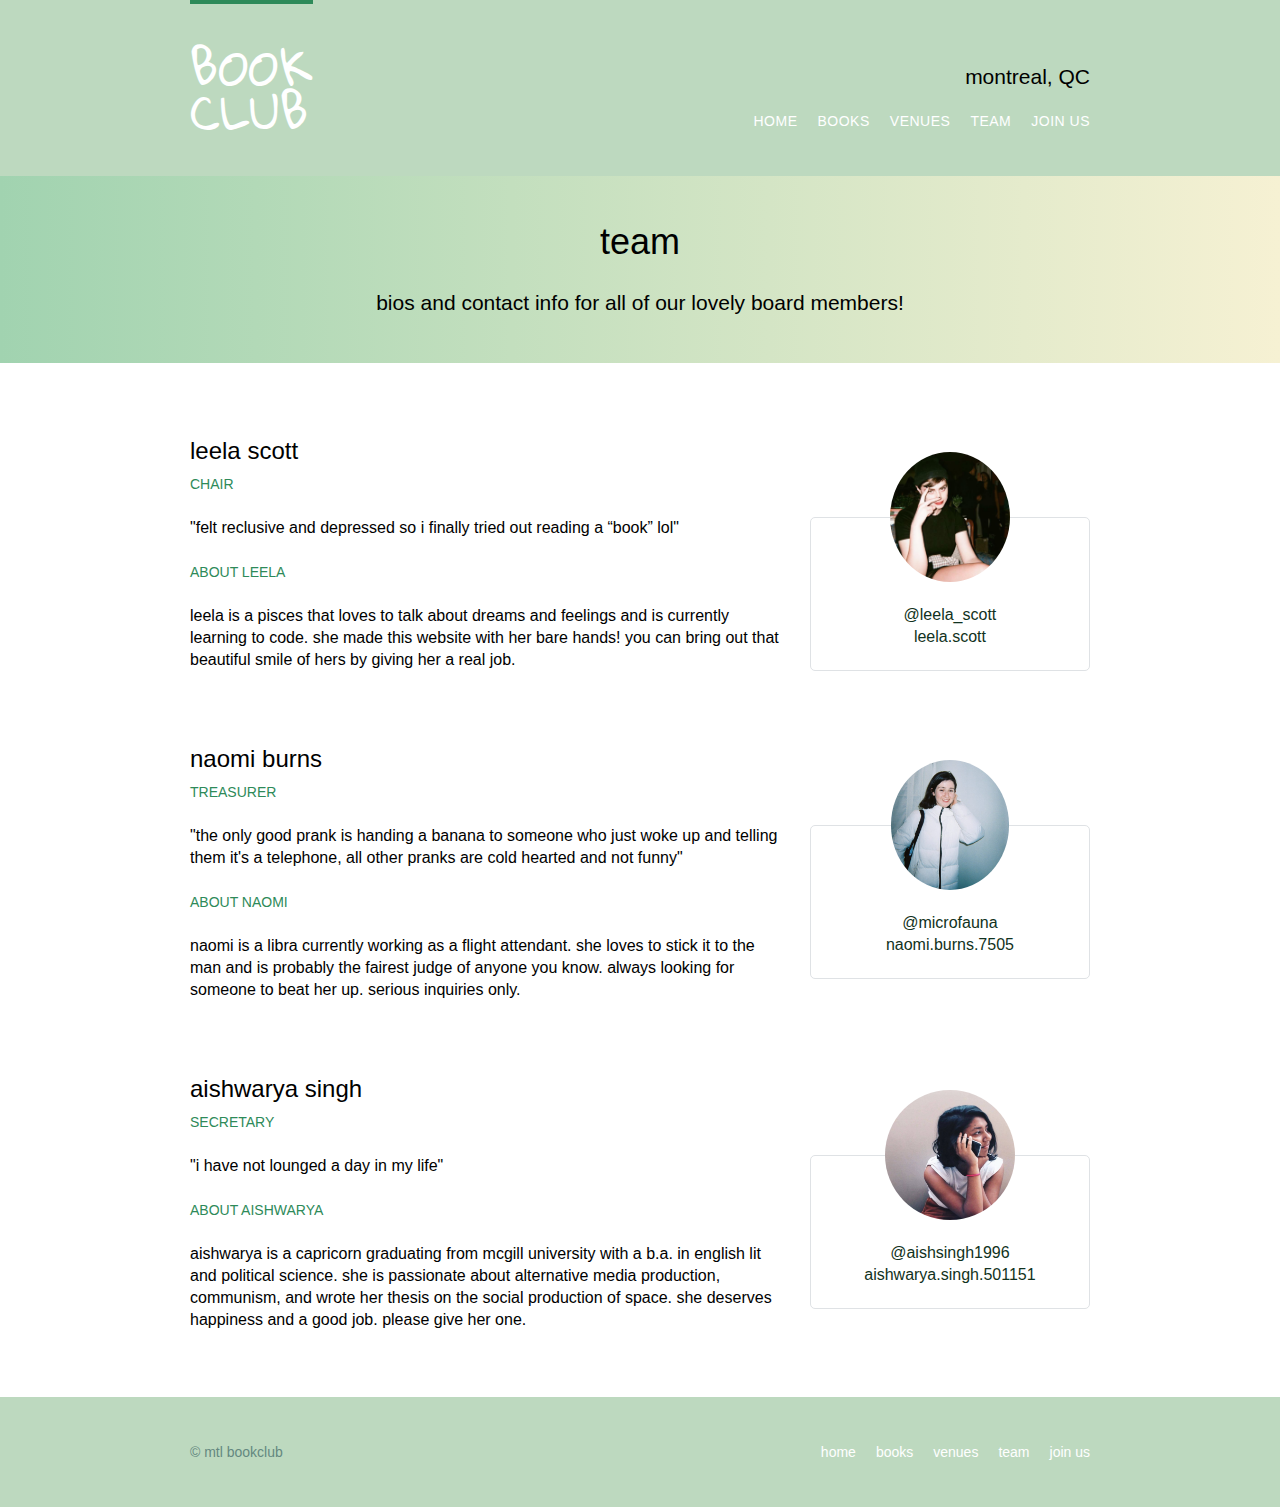
==== team.html @ 5877bc2e "initial commit" ====
<!DOCTYPE html>
<html lang="en">

<head>
  <meta charset="utf-8">
  <title>bookwormz</title>
  <link rel="stylesheet" href="styles/styles.css">
  <link rel="stylesheet" href="https://fonts.googleapis.com/css?family=Gloria+Hallelujah">
</head>

<body>

  <!-- Header -->
  <header class="primary-header container group">

    <h1 class="logo">
      <a href="index.html">book <br> club</a>
    </h1>

    <h3 class="tagline">montreal, QC </h3>

    <nav class="nav primary-nav">
      <ul>
      <li><a href="index.html">home</a></li><!--
      --><li><a href="books.html">books</a></li><!--
      --><li><a href="venues.html">venues</a></li><!--
      --><li><a href="team.html">team</a></li><!--
      --><li><a href="join.html">join us</a></li>
     </ul>
    </nav>

  </header>

  <section class="row-alt">
    <div class="lead container">

      <h1>team</h1>
      <p>bios and contact info for all of our lovely board members!</p>

    </div>
  </section>

  <!--Bios-->

  <section class="row">
    <div class="grid">

      <section class="bios" id="leela-scott">
        <div class="col-2-3">
          <h2>leela scott</h2>
          <h5>chair</h5>
          <p>"felt reclusive and depressed so i finally tried out reading a “book” lol"</p>

          <h5>about leela</h5>
          <p>leela is a pisces that loves to talk about dreams and feelings and is currently learning to code. she made this website with her bare hands! you can bring out that beautiful smile of hers by giving her a real job.</p>
        </div><!--

        --><aside class="col-1-3">
        <div class="board-info">
          <img src="images/team/leela.jpg" alt="leela scott">
          <ul>
            <li><a href="https://twitter.com/leela_scott">@leela_scott</a></li>
            <li><a href="https://www.facebook.com/leela.scott">leela.scott</a></li>
          </ul>
        </div>

        </aside>
      </section>

      <section class="bios" id="naomi-burns">
        <div class="col-2-3">
          <h2>naomi burns</h2>
          <h5>treasurer</h5>
          <p>"the only good prank is handing a banana to someone who just woke up and telling them it's a telephone, all other pranks are cold hearted and not funny"</p>

          <h5>about naomi</h5>
          <p>naomi is a libra currently working as a flight attendant. she loves to stick it to the man and is probably the fairest judge of anyone you know. always looking for someone to beat her up. serious inquiries only.</p>
        </div><!--

        --><aside class="col-1-3">
        <div class="board-info">
          <img src="images/team/naomi.jpg" alt="naomi burns">
          <ul>
            <li><a href="https://twitter.com/microfauna">@microfauna</a></li>
            <li><a href="https://www.facebook.com/naomi.burns.7505?ref=br_rs">naomi.burns.7505</a></li>
          </ul>
        </div>

        </aside>
      </section>

      <section id="aishwarya-singh">
        <div class="col-2-3">
          <h2>aishwarya singh</h2>
          <h5>secretary</h5>
          <p>"i have not lounged a day in my life"</p>

          <h5>about aishwarya</h5>
          <p>aishwarya is a capricorn graduating from mcgill university with a b.a. in english lit and political science. she is passionate about alternative media production, communism, and wrote her thesis on the social production of space. she deserves happiness and a good job. please give her one.</p>
        </div><!--

        --><aside class="col-1-3">
        <div class="board-info">
          <img src="images/team/aishwarya.jpg" alt="aishwarya singh">
          <ul>
            <li><a href="https://twitter.com/aishsingh1996">@aishsingh1996</a></li>
            <li><a href="https://www.facebook.com/aishwarya.singh.501151">aishwarya.singh.501151</a></li>
          </ul>
        </div>

        </aside>
      </section>
    </section>
    </div>

    <footer class="primary-footer container group">
      <small> &copy; mtl bookclub</small>
        <nav class="nav">
          <ul>
            <li><a href="index.html">home</a></li><!--
            --><li><a href="books.html">books</a></li><!--
            --><li><a href="venues.html">venues</a></li><!--
            --><li><a href="team.html">team</a></li><!--
            --><li><a href="join.html">join us</a></li>
         </ul>
        </nav>
    </footer>

  </body>
  </html>
---- styles/styles.css ----
/* http://meyerweb.com/eric/tools/css/reset/
   v2.0 | 20110126
   License: none (public domain)
*/

html, body, div, span, applet, object, iframe,
h1, h2, h3, h4, h5, h6, p, blockquote, pre,
a, abbr, acronym, address, big, cite, code,
del, dfn, em, img, ins, kbd, q, s, samp,
small, strike, strong, sub, sup, tt, var,
b, u, i, center,
dl, dt, dd, ol, ul, li,
fieldset, form, label, legend,
table, caption, tbody, tfoot, thead, tr, th, td,
article, aside, canvas, details, embed,
figure, figcaption, footer, header, hgroup,
menu, nav, output, ruby, section, summary,
time, mark, audio, video {
  margin: 0;
  padding: 0;
  border: 0;
  font-size: 100%;
  font: inherit;
  vertical-align: baseline;
}
/* HTML5 display-role reset for older browsers */
article, aside, details, figcaption, figure,
footer, header, hgroup, menu, nav, section {
  display: block;
}
body {
  line-height: 1;
}
ol, ul {
  list-style: none;
}
blockquote, q {
  quotes: none;
}
blockquote:before, blockquote:after,
q:before, q:after {
  content: '';
  content: none;
}
table {
  border-collapse: collapse;
  border-spacing: 0;
}

/*
  ========================================
  Custom styles
  ========================================
*/

body {
  background: #BDD9BF;
  color: #000;
  font: 300 16px/22px "Helvetica", sans-serif;
}

/*
  ========================================
  Grid
  ========================================
*/

*,
*:before,
*:after {
  -webkit-box-sizing: border-box;
     -moz-box-sizing: border-box;
          box-sizing: border-box;
}
.container,
.grid {
  margin: 0 auto;
  width: 960px;
}
.container {
  padding-left: 30px;
  padding-right: 30px;
}
.grid,
.col-1-3,
.col-2-3 {
  padding-left: 15px;
  padding-right: 15px;
}
.col-1-3,
.col-2-3  {
  display: inline-block;
  vertical-align: top;
}
.col-1-3 {
  width: 33.33%;
}
.col-2-3 {
  width: 66.66%;
}

/*
  ========================================
  Clearfix
  ========================================
*/

.group:before,
.group:after {
  content: "";
  display: table;
}
.group:after {
  clear: both;
}
.group {
  clear: both;
  *zoom: 1;
}

/*
  ========================================
  Rows
  ========================================
*/

.row {
  background: #fff;
  padding: 66px 0 44px 0;
}

.row,
.row-alt {
  min-width: 960px;
}

.row-alt {
  background: #a1d3b0;
  background: -webkit-linear-gradient(to right, #a1d3b0, #f6f1d3);
  background: -moz-linear-gradient(to right, #a1d3b0, #f6f1d3);
  background: linear-gradient(to right, #a1d3b0, #f6f1d3);
  padding: 44px 0 22px 0;
}

/*
  ========================================
  Typography
  ========================================
*/

h1, h2, h3, h4 {
  color: #000;
}
h1, h3, h4, h5, p {
  margin-bottom: 22px;
}
h1 {
  font-size: 36px;
  line-height: 44px;
}
h2 {
  font-size: 24px;
  line-height: 44px;
}
h3 {
  font-size: 21px;
}
h4 {
  font-size: 18px;
}
h5 {
  color: #2E8A59;
  font-size: 14px;
  font-weight: 400;
  text-transform: uppercase;
}
strong {
  font-weight: 400;
}
cite,
em {
  font-style: italic;
}

/*
  ========================================
  Leads
  ========================================
*/

.lead {
  text-align: center;
}

.lead p {
  font-size: 21px;
  line-height: 33px;
}

/*
  ========================================
  Links
  ========================================
*/

a {
  color: #113221;
  text-decoration: none;
}

a:hover {
  color: #fff;
}

p a {
  border-bottom: 1px solid #dfe2e5;
}

.primary-header a,
.primary-footer a {
  color: #fff;
}

.primary-header a:hover,
.primary-footer a:hover {
  color: #2E8A59;
}

/*
  ========================================
  Buttons
  ========================================
*/

.btn {
  border-radius: 5px;
  color: #fff;
  cursor: pointer;
  display: inline-block;
  font-weight: 400;
  letter-spacing: .5px;
  margin: 0;
  text-transform: uppercase;
}
.btn-alt {
  border: 1px solid #fff;
  padding: 10px 30px;
}
.btn-alt:hover {
  background: #fff;
  color: #2E8A59
}

/*
  ========================================
  Primary header
  ========================================
*/

.logo {
  border-top: 4px solid #2E8A59;
  float: left;
  font-size: 48px;
  font-family: "Gloria Hallelujah";
  font-weight: 100;
  letter-spacing: .5px;
  line-height: 44px;
  padding: 40px 0 22px 0;
  text-transform: uppercase;
}
.tagline {
  margin: 66px 0 22px 0;
  text-align: right;
}
.primary-nav {
  font-size: 14px;
  font-weight: 400;
  letter-spacing: .5px;
  text-transform: uppercase;
}

/*
  ========================================
  Primary footer
  ========================================
*/

.primary-footer {
  color: #648880;
  font-size: 14px;
  padding-bottom: 44px;
  padding-top: 44px;
}
.primary-footer small {
  float: left;
  font-weight: 400;
}

/*
  ========================================
  Navigation
  ========================================
*/

.nav {
  text-align: right;
}

.nav li {
  display: inline-block;
  margin: 0 10px;
  vertical-align: top;
}

.nav li:last-child {
  margin-right: 0;
}

/*
  ========================================
  Home
  ========================================
*/

.hero {
  color: #fff;
  line-height: 44px;
  padding: 22px 80px 66px 80px;
  text-align: center;
}
.hero h2 {
  font-size: 36px;
}
.hero p {
  font-size: 24px;
  font-weight: 100;
}

/*
  ========================================
  Teasers
  ========================================
*/

.teaser img {
  border-radius: 5px;
  display: block;
  margin-bottom: 22px;
  max-width: 100%;
}

/*
  ========================================
  Books
  ========================================
*/

.book-photo {
  border: 1px solid #dfe2e5;
  border-radius: 5px;
  text-align: center;
}

.book {
  margin-bottom: 44px;
}

/*
  =======================================
  Venues
  =======================================
*/

.venue-current {
  margin-bottom: 66px;
}

.venue-previous {
  margin-bottom: 22px;
}

.venue-map {
  height: 264px;
}

/*
  =======================================
  Team
  =======================================
*/

.board-info {
  border: 1px solid #dfe2e5;
  border-radius: 5px;
  margin-top: 88px;
  padding-bottom: 22px;
  text-align: center;
}

.board-info img {
  border-radius: 50%;
  height: 130px;
  margin: -66px 0 22px 0;
  vertical-align: top;
}

.board-info a:hover {
  color: #2E8A59
}

.bios {
  margin-bottom: 44px;
}

/*
  ======================================
  Join
  ======================================
*/

.why-join {
  list-style: square;
  margin: 0 0 22px 30px;
}

form {
  margin-bottom: 22px;
}

input,
textarea{
  font: 300 16px/22px "Helvetica", Arial, sans-serif;
}

.register label {
  color: #648880;
  cursor: pointer;
  font-weight: 400;
}

.register input,
.register textarea {
  border: 1px solid #c6c9cc;
  border-radius: 5px;
  color: #888;
  display: block;
  margin: 5px 0 27px 0;
  padding: 5px 8px;
  width: 100%;
}

.register textarea {
  height: 78px;
}

.btn-default {
  border: 0;
  background: #648880;
  padding: 11px 30px;
  font-size: 14px;
}
.btn-default:hover {
  background: #77a198;
}
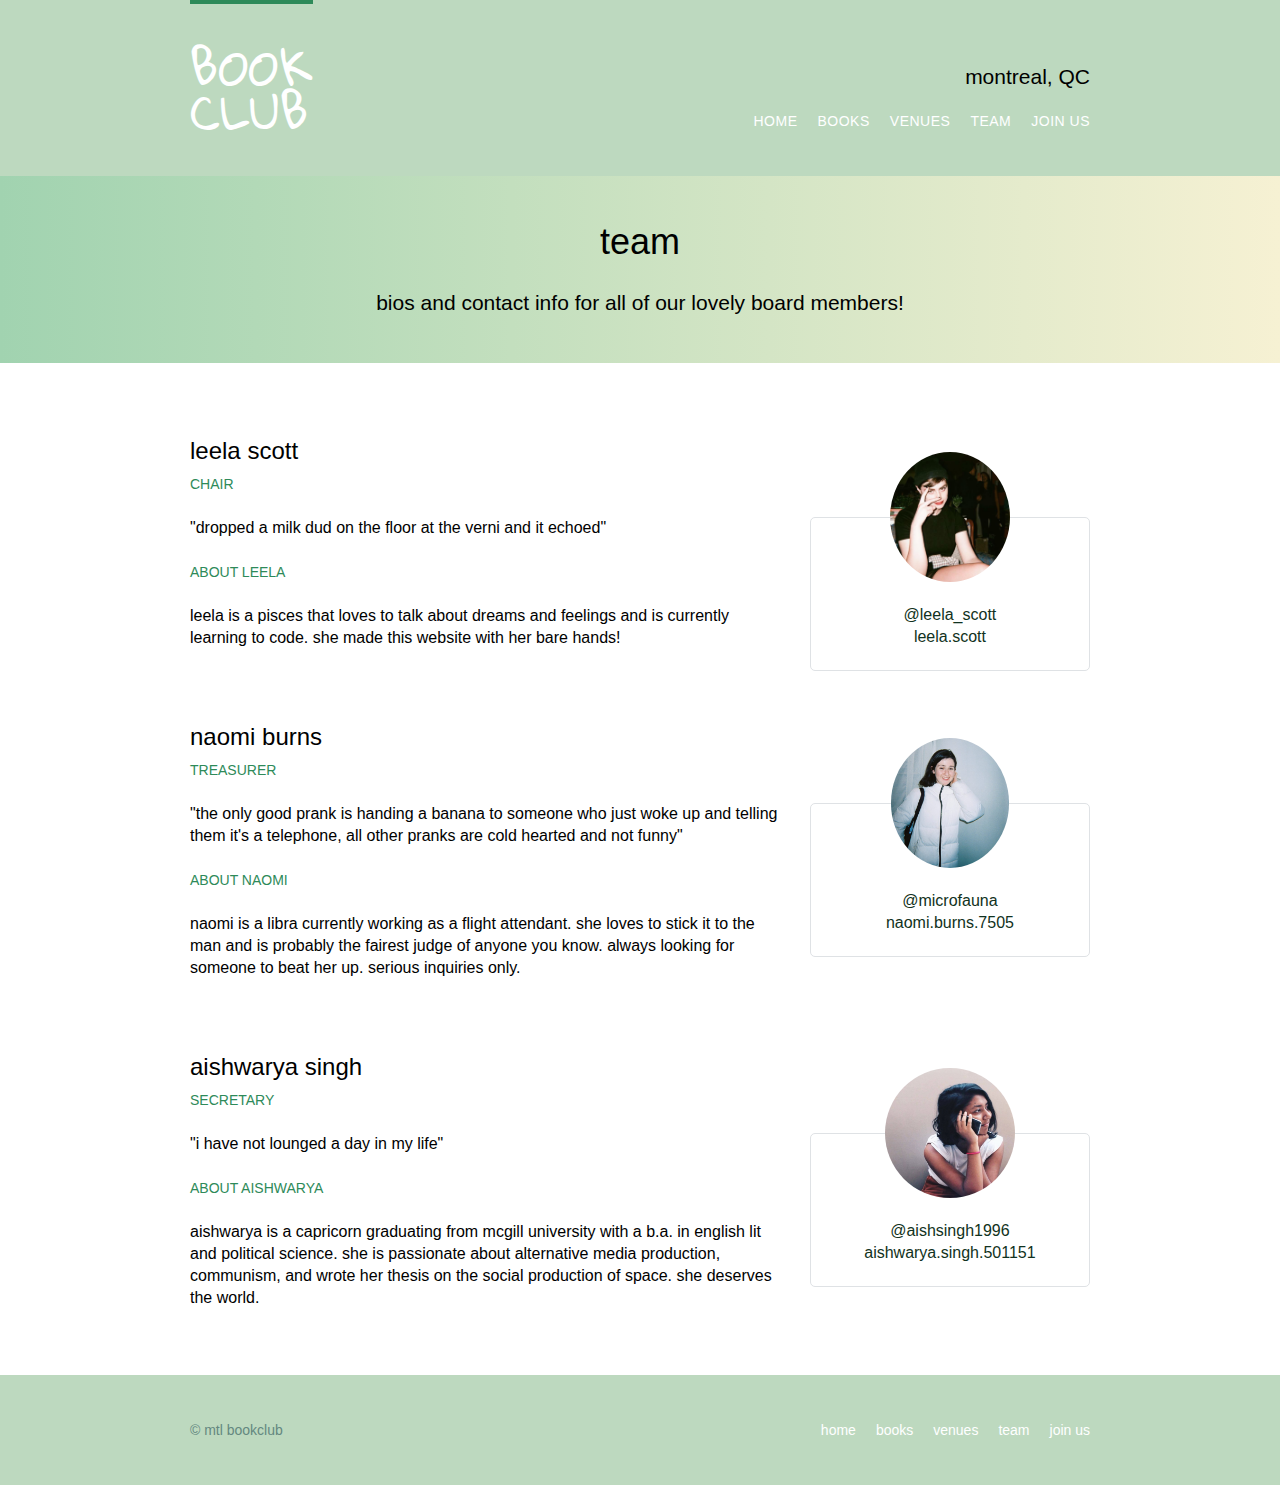
==== commit 2e83acd0: "Update team.html" ====
--- a/team.html
+++ b/team.html
@@ -49,10 +49,10 @@
         <div class="col-2-3">
           <h2>leela scott</h2>
           <h5>chair</h5>
-          <p>"felt reclusive and depressed so i finally tried out reading a “book” lol"</p>
+          <p>"dropped a milk dud on the floor at the verni and it echoed"</p>
 
           <h5>about leela</h5>
-          <p>leela is a pisces that loves to talk about dreams and feelings and is currently learning to code. she made this website with her bare hands! you can bring out that beautiful smile of hers by giving her a real job.</p>
+          <p>leela is a pisces that loves to talk about dreams and feelings and is currently learning to code. she made this website with her bare hands! </p>
         </div><!--
 
         --><aside class="col-1-3">
@@ -96,7 +96,7 @@
           <p>"i have not lounged a day in my life"</p>
 
           <h5>about aishwarya</h5>
-          <p>aishwarya is a capricorn graduating from mcgill university with a b.a. in english lit and political science. she is passionate about alternative media production, communism, and wrote her thesis on the social production of space. she deserves happiness and a good job. please give her one.</p>
+          <p>aishwarya is a capricorn graduating from mcgill university with a b.a. in english lit and political science. she is passionate about alternative media production, communism, and wrote her thesis on the social production of space. she deserves the world.</p>
         </div><!--
 
         --><aside class="col-1-3">
